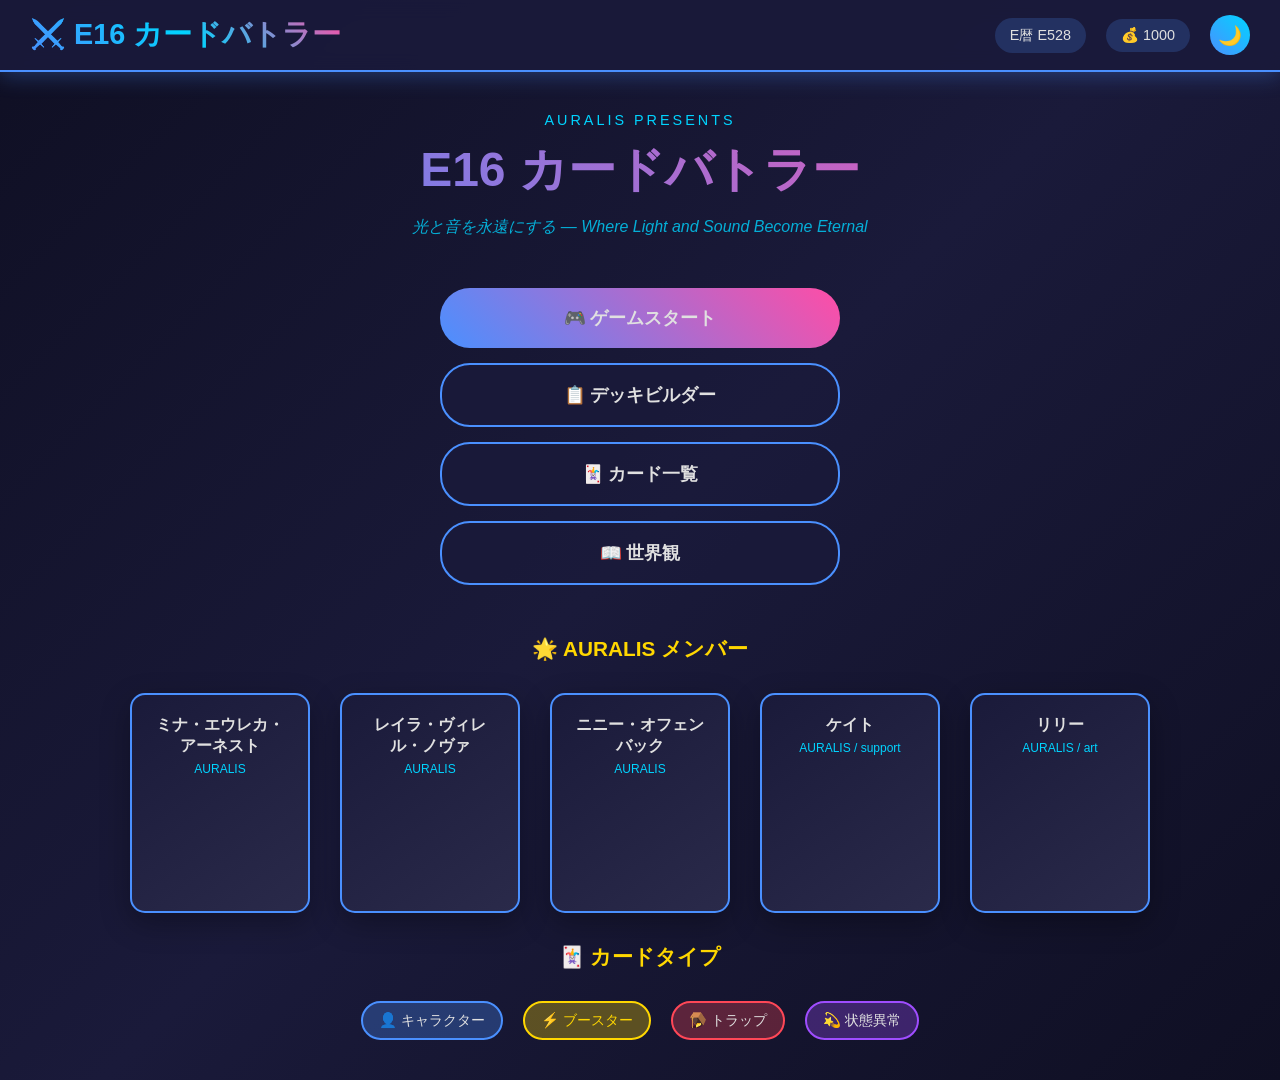
==== card-game.html @ ed81c659 "Expand card game with images, boosters, traps, status effects - Add images/ folder for character art" ====
<!DOCTYPE html>
<html lang="ja">
<head>
    <meta charset="UTF-8">
    <meta name="viewport" content="width=device-width, initial-scale=1.0">
    <title>E16カードバトラー - ミナと銀河の命运</title>
    <link rel="stylesheet" href="card-game.css">
</head>
<body>
    <div class="game-container">
        <header class="game-header">
            <h1>⚔️ E16 カードバトラー</h1>
            <div class="header-stats">
                <div class="stat">E暦 <span id="current-era">E528</span></div>
                <div class="stat">💰 <span id="player-gold">1000</span></div>
                <button class="theme-btn" onclick="toggleTheme()">🌙</button>
            </div>
        </header>

        <main class="game-main">
            <section id="menu-screen" class="screen active">
                <div class="menu-content">
                    <div class="game-logo">
                        <span class="logo-sub">AURALIS PRESENTS</span>
                        <h2>E16 カードバトラー</h2>
                        <p class="tagline">光と音を永遠にする — Where Light and Sound Become Eternal</p>
                    </div>
                    <div class="menu-buttons">
                        <button class="menu-btn primary" onclick="startGame()">🎮 ゲームスタート</button>
                        <button class="menu-btn" onclick="showDeckBuilder()">📋 デッキビルダー</button>
                        <button class="menu-btn" onclick="showCardCollection()">🃏 カード一覧</button>
                        <button class="menu-btn" onclick="showLore()">📖 世界観</button>
                    </div>
                    <div class="featured-cards">
                        <h3>🌟 AURALIS メンバー</h3>
                        <div class="card-showcase">
                            <div class="showcase-card" data-card="mina">
                                <div class="card-inner">
                                    <img src="images/mina.png" alt=" Mina" class="card-img" onerror="this.style.display='none'">
                                    <div class="card-name">ミナ</div>
                                    <div class="card-type">AURALIS / strategy</div>
                                </div>
                            </div>
                            <div class="showcase-card" data-card="layla">
                                <div class="card-inner">
                                    <img src="images/layla.png" alt="Layla" class="card-img" onerror="this.style.display='none'">
                                    <div class="card-name">レイラ</div>
                                    <div class="card-type">Pink Voltage</div>
                                </div>
                            </div>
                            <div class="showcase-card" data-card="ninny">
                                <div class="card-inner">
                                    <img src="images/ninny.png" alt="Ninny" class="card-img" onerror="this.style.display='none'">
                                    <div class="card-name">ニニー</div>
                                    <div class="card-type">AURALIS / speed</div>
                                </div>
                            </div>
                            <div class="showcase-card" data-card="kate">
                                <div class="card-inner">
                                    <img src="images/kate.png" alt="Kate" class="card-img" onerror="this.style.display='none'">
                                    <div class="card-name">ケイト</div>
                                    <div class="card-type">AURALIS / support</div>
                                </div>
                            </div>
                            <div class="showcase-card" data-card="lillie">
                                <div class="card-inner">
                                    <img src="images/lillie.png" alt="Lillie" class="card-img" onerror="this.style.display='none'">
                                    <div class="card-name">リリー</div>
                                    <div class="card-type">AURALIS / art</div>
                                </div>
                            </div>
                        </div>
                        <h3 style="margin-top: 30px;">🃏 カードタイプ</h3>
                        <div class="card-type-legend">
                            <span class="type-badge character">👤 キャラクター</span>
                            <span class="type-badge booster">⚡ ブースター</span>
                            <span class="type-badge trap">🪤 トラップ</span>
                            <span class="type-badge status">💫 状態異常</span>
                        </div>
                    </div>
                </div>
            </section>

            <section id="game-screen" class="screen">
                <div class="battle-field">
                    <div class="opponent-area">
                        <div class="player-info opponent">
                            <div class="avatar opponent-avatar"></div>
                            <div class="player-details">
                                <div class="player-name">🤖 AI対戦相手</div>
                                <div class="health-bar">
                                    <div class="health-fill opponent-health" id="opponent-health"></div>
                                    <span class="health-text" id="opponent-hp">30/30</span>
                                </div>
                                <div class="shield-bar">
                                    <span>🛡️ _shield:</span>
                                    <span id="opponent-shield">0</span>
                                </div>
                            </div>
                        </div>
                        <div class="opponent-hand" id="opponent-hand"></div>
                        <div class="opponent-field" id="opponent-field"></div>
                    </div>

                    <div class="center-field">
                        <div class="turn-indicator" id="turn-indicator">あなたのターン</div>
                        <div class="battle-log" id="battle-log"></div>
                        <div class="action-buttons">
                            <button class="action-btn attack" onclick="endTurn()">⚔️ ターン終了</button>
                            <button class="action-btn special" onclick="useSpecial()">✨ 必殺技</button>
                        </div>
                    </div>

                    <div class="player-area">
                        <div class="player-field" id="player-field"></div>
                        <div class="player-hand" id="player-hand"></div>
                        <div class="player-info">
                            <div class="avatar player-avatar"></div>
                            <div class="player-details">
                                <div class="player-name">あなた</div>
                                <div class="health-bar">
                                    <div class="health-fill player-health" id="player-health"></div>
                                    <span class="health-text" id="player-hp">30/30</span>
                                </div>
                                <div class="shield-bar">
                                    <span>🛡️ _shield:</span>
                                    <span id="player-shield">0</span>
                                </div>
                            </div>
                        </div>
                    </div>
                </div>
                <button class="back-btn" onclick="returnToMenu()">← メニューに戻る</button>
            </section>

            <section id="deck-screen" class="screen">
                <div class="deck-content">
                    <h2>📋 デッキビルダー</h2>
                    <div class="deck-builder">
                        <div class="deck-list">
                            <h3>現在のデッキ (<span id="deck-count">0</span>/20)</h3>
                            <div id="current-deck" class="deck-cards"></div>
                        </div>
                        <div class="card-pool">
                            <h3>カードプール</h3>
                            <div class="filter-tabs">
                                <button class="filter-btn active" data-filter="all">全て</button>
                                <button class="filter-btn" data-filter="auralis">AURALIS</button>
                                <button class="filter-btn" data-filter="gigapolis">Gigapolis</button>
                                <button class="filter-btn" data-filter="trinity">トリニティ</button>
                                <button class="filter-btn" data-filter="v7">V7</button>
                            </div>
                            <div id="available-cards" class="pool-cards"></div>
                        </div>
                    </div>
                    <button class="back-btn" onclick="returnToMenu()">← 戻る</button>
                </div>
            </section>

            <section id="collection-screen" class="screen">
                <div class="collection-content">
                    <h2>🃏 カードコレクション</h2>
                    <div class="collection-stats">
                        <span>所持: <span id="owned-count">0</span>/<span id="total-count">0</span></span>
                    </div>
                    <div id="all-cards" class="collection-grid"></div>
                    <button class="back-btn" onclick="returnToMenu()">← 戻る</button>
                </div>
            </section>

            <section id="lore-screen" class="screen">
                <div class="lore-content">
                    <h2>📖 E16星系の世界観</h2>
                    <div class="lore-sections">
                        <div class="lore-card" onclick="showLoreDetail('intro')">
                            <h3>🌌 E16星系とは</h3>
                            <p>M104銀河ハロー領域に位置する二重連星系。地球からの大移民(E0年)により植民化された。</p>
                        </div>
                        <div class="lore-card" onclick="showLoreDetail('auralis')">
                            <h3>🎵 AURALIS</h3>
                            <p>「光と音を永遠にする」芸術 коллектив。E528年の今も活動を続ける伝説のグループ。</p>
                        </div>
                        <div class="lore-card" onclick="showLoreDetail('gigapolis')">
                            <h3>🏙️ ギガポリス</h3>
                            <p>ジュラメット川流域に広がる超巨大都市。6地区で構成され、GDP14京ドルを誇る。</p>
                        </div>
                        <div class="lore-card" onclick="showLoreDetail('crescent')">
                            <h3>🌙 クレセント大地方</h3>
                            <p>東大陸の三日月型地形。ヴァーミリオン、クロセヴィアなど7カ国が加盟。</p>
                        </div>
                    </div>
                    <div class="lore-detail" id="lore-detail"></div>
                    <button class="back-btn" onclick="returnToMenu()">← 戻る</button>
                </div>
            </section>
        </main>
    </div>

    <div class="card-modal" id="card-modal">
        <div class="modal-content">
            <span class="modal-close" onclick="closeCardModal()">×</span>
            <div id="modal-card-content"></div>
        </div>
    </div>

    <div class="victory-screen" id="victory-screen">
        <div class="victory-content">
            <h2>🏆 勝利!</h2>
            <p id="victory-message">おめでとうございます！</p>
            <div class="reward">
                <span>💰 +500 報酬</span>
            </div>
            <button class="menu-btn primary" onclick="startGame()">もう一度プレイ</button>
            <button class="menu-btn" onclick="returnToMenu()">メニューに戻る</button>
        </div>
    </div>

    <div class="defeat-screen" id="defeat-screen">
        <div class="defeat-content">
            <h2>💀 敗北...</h2>
            <p id="defeat-message">次の機会に...</p>
            <button class="menu-btn primary" onclick="startGame()">もう一度プレイ</button>
            <button class="menu-btn" onclick="returnToMenu()">メニューに戻る</button>
        </div>
    </div>

    <script src="card-game.js"></script>
</body>
</html>
---- card-game.css ----
/* E16カードバトラー - モダンUIスタイル */

* {
    margin: 0;
    padding: 0;
    box-sizing: border-box;
}

:root {
    --primary: #4a90ff;
    --secondary: #00d4ff;
    --accent: #ff4da6;
    --gold: #ffd700;
    --dark-bg: #0f0f23;
    --card-bg: #1a1a3a;
    --text: #e0e0e0;
    --health: #ff4757;
    --shield: #00d4ff;
}

body {
    font-family: 'Segoe UI', 'Meiryo', sans-serif;
    background: linear-gradient(135deg, var(--dark-bg) 0%, #1a1a3a 50%, var(--dark-bg) 100%);
    color: var(--text);
    min-height: 100vh;
    overflow-x: hidden;
}

.game-container {
    max-width: 1400px;
    margin: 0 auto;
    min-height: 100vh;
}

/* ヘッダー */
.game-header {
    background: rgba(26, 26, 58, 0.95);
    backdrop-filter: blur(10px);
    padding: 15px 30px;
    display: flex;
    justify-content: space-between;
    align-items: center;
    border-bottom: 2px solid var(--primary);
    box-shadow: 0 4px 20px rgba(74, 144, 255, 0.3);
    position: sticky;
    top: 0;
    z-index: 100;
}

.game-header h1 {
    font-size: 1.8rem;
    background: linear-gradient(45deg, var(--primary), var(--secondary), var(--accent));
    -webkit-background-clip: text;
    -webkit-text-fill-color: transparent;
}

.header-stats {
    display: flex;
    gap: 20px;
    align-items: center;
}

.stat {
    background: rgba(74, 144, 255, 0.2);
    padding: 8px 15px;
    border-radius: 20px;
    font-size: 0.9rem;
}

.theme-btn {
    background: linear-gradient(45deg, var(--primary), var(--secondary));
    border: none;
    width: 40px;
    height: 40px;
    border-radius: 50%;
    cursor: pointer;
    font-size: 1.2rem;
    transition: transform 0.3s;
}

.theme-btn:hover {
    transform: scale(1.1);
}

/* スクリーン切り替え */
.screen {
    display: none;
    animation: fadeIn 0.5s ease;
}

.screen.active {
    display: block;
}

@keyframes fadeIn {
    from { opacity: 0; transform: translateY(20px); }
    to { opacity: 1; transform: translateY(0); }
}

/* メニュー画面 */
.menu-content {
    padding: 40px;
    text-align: center;
}

.game-logo {
    margin-bottom: 50px;
}

.logo-sub {
    font-size: 0.9rem;
    color: var(--secondary);
    letter-spacing: 3px;
    display: block;
    margin-bottom: 10px;
}

.game-logo h2 {
    font-size: 3rem;
    background: linear-gradient(45deg, var(--primary), var(--accent));
    -webkit-background-clip: text;
    -webkit-text-fill-color: transparent;
    margin-bottom: 15px;
}

.tagline {
    font-style: italic;
    color: var(--secondary);
    opacity: 0.8;
}

.menu-buttons {
    display: flex;
    flex-direction: column;
    gap: 15px;
    max-width: 400px;
    margin: 0 auto 50px;
}

.menu-btn {
    padding: 18px 40px;
    font-size: 1.1rem;
    border: 2px solid var(--primary);
    background: rgba(26, 26, 58, 0.9);
    color: var(--text);
    border-radius: 30px;
    cursor: pointer;
    transition: all 0.3s ease;
    font-weight: 600;
}

.menu-btn:hover {
    transform: translateY(-3px);
    box-shadow: 0 10px 30px rgba(74, 144, 255, 0.4);
    background: linear-gradient(45deg, var(--primary), var(--secondary));
}

.menu-btn.primary {
    background: linear-gradient(45deg, var(--primary), var(--accent));
    border: none;
}

/* カードショーケース */
.featured-cards {
    margin-top: 50px;
}

.featured-cards h3 {
    font-size: 1.3rem;
    margin-bottom: 30px;
    color: var(--gold);
}

.card-showcase {
    display: flex;
    justify-content: center;
    gap: 30px;
    flex-wrap: wrap;
}

.showcase-card {
    width: 180px;
    cursor: pointer;
    perspective: 1000px;
}

.card-inner {
    background: linear-gradient(145deg, var(--card-bg), #2a2a4a);
    border-radius: 15px;
    padding: 20px;
    transition: transform 0.5s;
    border: 2px solid var(--primary);
    box-shadow: 0 10px 30px rgba(0, 0, 0, 0.3);
    min-height: 220px;
    display: flex;
    flex-direction: column;
    align-items: center;
}

.showcase-card:hover .card-inner {
    transform: translateY(-10px) rotateY(5deg);
    box-shadow: 0 20px 40px rgba(74, 144, 255, 0.4);
}

.card-img {
    width: 100%;
    height: 120px;
    object-fit: cover;
    border-radius: 10px;
    margin-bottom: 10px;
    background: rgba(0,0,0,0.3);
}

.showcase-card .card-name {
    font-size: 1rem;
    font-weight: bold;
    margin-bottom: 5px;
}

.showcase-card .card-type {
    font-size: 0.75rem;
    color: var(--secondary);
}

/* カードタイプ凡例 */
.card-type-legend {
    display: flex;
    justify-content: center;
    gap: 20px;
    flex-wrap: wrap;
    margin-top: 20px;
}

.type-badge {
    padding: 8px 16px;
    border-radius: 20px;
    font-size: 0.9rem;
}

.type-badge.character {
    background: rgba(74, 144, 255, 0.3);
    border: 2px solid var(--primary);
}

.type-badge.booster {
    background: rgba(255, 215, 0, 0.3);
    border: 2px solid var(--gold);
    color: var(--gold);
}

.type-badge.trap {
    background: rgba(255, 71, 87, 0.3);
    border: 2px solid var(--health);
}

.type-badge.status {
    background: rgba(159, 77, 255, 0.3);
    border: 2px solid #9f4dff;
}

.card-image {
    width: 100%;
    height: 150px;
    border-radius: 10px;
    margin-bottom: 15px;
    display: flex;
    align-items: center;
    justify-content: center;
    font-size: 4rem;
}

.mina-bg { background: linear-gradient(135deg, #1e3a5f, #2a5f8f); }
.layla-bg { background: linear-gradient(135deg, #8f2a5f, #ff4da6); }
.iris-bg { background: linear-gradient(135deg, #5f2a8f, #9f4dff); }

.card-name {
    font-size: 0.9rem;
    font-weight: bold;
    margin-bottom: 5px;
}

.card-type {
    font-size: 0.8rem;
    color: var(--secondary);
}

/* ゲーム画面 */
.battle-field {
    display: grid;
    grid-template-rows: 1fr auto 1fr;
    min-height: calc(100vh - 80px);
    padding: 20px;
    gap: 20px;
}

.opponent-area, .player-area {
    display: flex;
    flex-direction: column;
    gap: 15px;
}

.opponent-area {
    align-items: center;
}

.player-area {
    align-items: center;
}

.player-info {
    display: flex;
    gap: 15px;
    align-items: center;
    background: rgba(26, 26, 58, 0.9);
    padding: 15px 25px;
    border-radius: 20px;
    border: 2px solid var(--primary);
}

.avatar {
    width: 60px;
    height: 60px;
    border-radius: 50%;
    background: linear-gradient(45deg, var(--primary), var(--accent));
    display: flex;
    align-items: center;
    justify-content: center;
    font-size: 1.5rem;
}

.opponent-avatar {
    background: linear-gradient(45deg, #ff4757, #ff6b81);
}

.player-avatar {
    background: linear-gradient(45deg, var(--primary), var(--secondary));
}

.player-details {
    display: flex;
    flex-direction: column;
    gap: 8px;
}

.player-name {
    font-weight: bold;
    font-size: 1.1rem;
}

.health-bar {
    width: 200px;
    height: 25px;
    background: rgba(0, 0, 0, 0.5);
    border-radius: 12px;
    overflow: hidden;
    position: relative;
}

.health-fill {
    height: 100%;
    transition: width 0.5s ease;
    border-radius: 12px;
}

.player-health {
    background: linear-gradient(90deg, #00d4ff, #00ff88);
}

.opponent-health {
    background: linear-gradient(90deg, #ff4757, #ff6b81);
}

.health-text {
    position: absolute;
    top: 50%;
    left: 50%;
    transform: translate(-50%, -50%);
    font-size: 0.8rem;
    font-weight: bold;
    text-shadow: 1px 1px 2px rgba(0, 0, 0, 0.8);
}

.shield-bar {
    font-size: 0.9rem;
    color: var(--shield);
}

/* フィールド */
.opponent-field, .player-field {
    display: flex;
    gap: 15px;
    min-height: 140px;
    padding: 15px;
    background: rgba(26, 26, 58, 0.5);
    border-radius: 15px;
    border: 2px dashed rgba(74, 144, 255, 0.3);
    justify-content: center;
    flex-wrap: wrap;
    align-items: center;
}

.player-field {
    border-color: rgba(0, 212, 255, 0.5);
}

/* カード */
.game-card {
    width: 100px;
    height: 140px;
    background: linear-gradient(145deg, var(--card-bg), #2a2a4a);
    border-radius: 10px;
    border: 2px solid var(--primary);
    cursor: pointer;
    transition: all 0.3s;
    display: flex;
    flex-direction: column;
    overflow: hidden;
    position: relative;
}

.game-card:hover {
    transform: translateY(-10px);
    box-shadow: 0 15px 30px rgba(74, 144, 255, 0.5);
    border-color: var(--accent);
}

.game-card.selected {
    border-color: var(--gold);
    box-shadow: 0 0 20px var(--gold);
}

.game-card.disabled {
    opacity: 0.5;
    cursor: not-allowed;
}

.card-header {
    background: linear-gradient(45deg, var(--primary), var(--secondary));
    padding: 5px 8px;
    font-size: 0.6rem;
    font-weight: bold;
    text-align: center;
}

.card-art {
    flex: 1;
    display: flex;
    align-items: center;
    justify-content: center;
    font-size: 2.5rem;
    background: rgba(0, 0, 0, 0.3);
}

.card-stats {
    display: flex;
    justify-content: space-between;
    padding: 5px 8px;
    font-size: 0.7rem;
    font-weight: bold;
}

.card-attack { color: #ff4757; }
.card-defense { color: var(--secondary); }

.hand-card {
    width: 80px;
    height: 110px;
    font-size: 0.7rem;
}

.hand-card .card-art {
    font-size: 1.8rem;
}

/* カードタイプ別スタイル */
.card-type-character .card-header {
    background: linear-gradient(45deg, var(--primary), var(--secondary));
}

.card-type-booster .card-header {
    background: linear-gradient(45deg, #ffd700, #ffa500);
    color: #1a1a3a;
}

.card-type-booster {
    border-color: var(--gold);
}

.card-type-trap .card-header {
    background: linear-gradient(45deg, #ff4757, #ff6b81);
}

.card-type-trap {
    border-color: var(--health);
}

.card-type-status .card-header {
    background: linear-gradient(45deg, #9f4dff, #7b2cbf);
}

.card-type-status {
    border-color: #9f4dff;
}

/* カード効果テキスト */
.card-effect {
    font-size: 0.5rem;
    padding: 2px 4px;
    color: var(--text);
    text-align: center;
    line-height: 1.2;
    overflow: hidden;
}

.hand-card .card-effect {
    display: none;
}

/* カード画像 */
.card-image {
    width: 100%;
    height: 100%;
    object-fit: cover;
}

.card-emoji-fallback {
    font-size: inherit;
}

/* モーダル画像 */
.modal-image {
    width: 100%;
    max-height: 200px;
    object-fit: contain;
    background: rgba(0,0,0,0.3);
    border-radius: 15px;
    margin-bottom: 15px;
}

.modal-art {
    height: 200px;
}

.modal-emoji {
    font-size: 4rem;
}

/* センター */
.center-field {
    display: flex;
    flex-direction: column;
    align-items: center;
    gap: 15px;
}

.turn-indicator {
    background: linear-gradient(45deg, var(--primary), var(--accent));
    padding: 10px 30px;
    border-radius: 25px;
    font-weight: bold;
    font-size: 1.2rem;
    animation: pulse 2s infinite;
}

@keyframes pulse {
    0%, 100% { box-shadow: 0 0 10px rgba(74, 144, 255, 0.5); }
    50% { box-shadow: 0 0 25px rgba(74, 144, 255, 0.8); }
}

.battle-log {
    max-height: 100px;
    overflow-y: auto;
    background: rgba(0, 0, 0, 0.5);
    padding: 10px 20px;
    border-radius: 10px;
    font-size: 0.85rem;
    max-width: 500px;
    width: 100%;
}

.log-entry {
    padding: 3px 0;
    border-bottom: 1px solid rgba(255, 255, 255, 0.1);
}

.action-buttons {
    display: flex;
    gap: 15px;
}

.action-btn {
    padding: 12px 30px;
    font-size: 1rem;
    border: none;
    border-radius: 25px;
    cursor: pointer;
    transition: all 0.3s;
    font-weight: 600;
}

.action-btn.attack {
    background: linear-gradient(45deg, #ff4757, #ff6b81);
    color: white;
}

.action-btn.special {
    background: linear-gradient(45deg, var(--gold), #ffa500);
    color: #1a1a3a;
}

.action-btn:hover {
    transform: scale(1.05);
    box-shadow: 0 5px 20px rgba(255, 71, 87, 0.4);
}

/* デッキビルダー */
.deck-content, .collection-content, .lore-content {
    padding: 40px;
}

.deck-builder {
    display: grid;
    grid-template-columns: 300px 1fr;
    gap: 30px;
    margin-top: 30px;
}

.deck-list, .card-pool {
    background: rgba(26, 26, 58, 0.9);
    padding: 25px;
    border-radius: 20px;
    border: 2px solid var(--primary);
}

.deck-list h3, .card-pool h3 {
    margin-bottom: 20px;
    color: var(--secondary);
}

.deck-cards, .pool-cards {
    display: flex;
    flex-wrap: wrap;
    gap: 10px;
    max-height: 500px;
    overflow-y: auto;
}

.filter-tabs {
    display: flex;
    gap: 10px;
    margin-bottom: 20px;
    flex-wrap: wrap;
}

.filter-btn {
    padding: 8px 15px;
    background: rgba(74, 144, 255, 0.2);
    border: 1px solid var(--primary);
    border-radius: 15px;
    cursor: pointer;
    transition: all 0.3s;
    color: var(--text);
    font-size: 0.85rem;
}

.filter-btn:hover, .filter-btn.active {
    background: var(--primary);
}

/* コレクション */
.collection-grid {
    display: grid;
    grid-template-columns: repeat(auto-fill, minmax(150px, 1fr));
    gap: 20px;
    margin-top: 30px;
}

.collection-card {
    background: linear-gradient(145deg, var(--card-bg), #2a2a4a);
    border-radius: 15px;
    padding: 15px;
    text-align: center;
    border: 2px solid var(--primary);
    transition: all 0.3s;
}

.collection-card:hover {
    transform: translateY(-5px);
    box-shadow: 0 10px 25px rgba(74, 144, 255, 0.3);
}

.collection-card.locked {
    opacity: 0.4;
    filter: grayscale(1);
}

.collection-card .card-art {
    height: 100px;
    font-size: 3rem;
}

.collection-stats {
    text-align: center;
    margin-bottom: 20px;
    font-size: 1.2rem;
    color: var(--gold);
}

/* ワールドロア */
.lore-sections {
    display: grid;
    grid-template-columns: repeat(auto-fit, minmax(250px, 1fr));
    gap: 20px;
    margin-top: 30px;
}

.lore-card {
    background: linear-gradient(145deg, var(--card-bg), #2a2a4a);
    border-radius: 15px;
    padding: 25px;
    cursor: pointer;
    transition: all 0.3s;
    border: 2px solid transparent;
}

.lore-card:hover {
    border-color: var(--primary);
    transform: translateY(-5px);
}

.lore-card h3 {
    color: var(--secondary);
    margin-bottom: 10px;
}

.lore-detail {
    margin-top: 30px;
    background: rgba(26, 26, 58, 0.9);
    padding: 30px;
    border-radius: 20px;
    border-left: 4px solid var(--accent);
}

/* モーダル */
.card-modal {
    display: none;
    position: fixed;
    top: 0;
    left: 0;
    width: 100%;
    height: 100%;
    background: rgba(0, 0, 0, 0.8);
    z-index: 1000;
    justify-content: center;
    align-items: center;
}

.card-modal.active {
    display: flex;
}

.modal-content {
    background: linear-gradient(145deg, var(--card-bg), #2a2a4a);
    border-radius: 20px;
    padding: 30px;
    max-width: 400px;
    width: 90%;
    border: 3px solid var(--primary);
    position: relative;
    animation: modalPop 0.3s ease;
}

@keyframes modalPop {
    from { transform: scale(0.8); opacity: 0; }
    to { transform: scale(1); opacity: 1; }
}

.modal-close {
    position: absolute;
    top: 15px;
    right: 20px;
    font-size: 2rem;
    cursor: pointer;
    color: var(--text);
    transition: color 0.3s;
}

.modal-close:hover {
    color: var(--accent);
}

.modal-card-large {
    text-align: center;
}

.modal-card-large .card-art {
    height: 200px;
    font-size: 6rem;
    background: rgba(0, 0, 0, 0.3);
    border-radius: 15px;
    margin-bottom: 20px;
}

.modal-card-large h3 {
    font-size: 1.5rem;
    margin-bottom: 10px;
    color: var(--secondary);
}

.modal-card-large .card-faction {
    color: var(--accent);
    margin-bottom: 15px;
}

.modal-stats {
    display: flex;
    justify-content: center;
    gap: 30px;
    margin: 20px 0;
    padding: 15px;
    background: rgba(0, 0, 0, 0.3);
    border-radius: 10px;
}

.modal-stat {
    text-align: center;
}

.modal-stat-value {
    font-size: 2rem;
    font-weight: bold;
    color: var(--gold);
}

.modal-stat-label {
    font-size: 0.8rem;
    color: var(--text);
    opacity: 0.7;
}

.modal-description {
    text-align: left;
    line-height: 1.8;
    margin-top: 20px;
    color: var(--text);
}

/* 結果画面 */
.victory-screen, .defeat-screen {
    display: none;
    position: fixed;
    top: 0;
    left: 0;
    width: 100%;
    height: 100%;
    background: rgba(0, 0, 0, 0.9);
    z-index: 1000;
    justify-content: center;
    align-items: center;
}

.victory-screen.active, .defeat-screen.active {
    display: flex;
}

.victory-content, .defeat-content {
    text-align: center;
    animation: victoryPop 0.5s ease;
}

@keyframes victoryPop {
    from { transform: scale(0.5); opacity: 0; }
    to { transform: scale(1); opacity: 1; }
}

.victory-content h2 {
    font-size: 4rem;
    background: linear-gradient(45deg, var(--gold), #ffa500);
    -webkit-background-clip: text;
    -webkit-text-fill-color: transparent;
    margin-bottom: 20px;
}

.defeat-content h2 {
    font-size: 4rem;
    color: var(--health);
    margin-bottom: 20px;
}

.reward {
    font-size: 2rem;
    color: var(--gold);
    margin: 30px 0;
}

.victory-content .menu-btn, .defeat-content .menu-btn {
    display: block;
    margin: 15px auto;
    max-width: 300px;
}

/* 戻るボタン */
.back-btn {
    margin-top: 30px;
    padding: 10px 25px;
    background: rgba(74, 144, 255, 0.2);
    border: 1px solid var(--primary);
    border-radius: 20px;
    color: var(--text);
    cursor: pointer;
    transition: all 0.3s;
}

.back-btn:hover {
    background: var(--primary);
}

/* スクロールバー */
::-webkit-scrollbar {
    width: 8px;
}

::-webkit-scrollbar-track {
    background: rgba(26, 26, 58, 0.5);
}

::-webkit-scrollbar-thumb {
    background: linear-gradient(45deg, var(--primary), var(--secondary));
    border-radius: 4px;
}

/* レスポンシブ */
@media (max-width: 768px) {
    .game-header h1 {
        font-size: 1.3rem;
    }
    
    .menu-content {
        padding: 20px;
    }
    
    .game-logo h2 {
        font-size: 2rem;
    }
    
    .card-showcase {
        gap: 15px;
    }
    
    .showcase-card {
        width: 140px;
    }
    
    .card-image {
        height: 100px;
        font-size: 2.5rem;
    }
    
    .deck-builder {
        grid-template-columns: 1fr;
    }
    
    .battle-field {
        padding: 10px;
    }
    
    .player-info {
        padding: 10px 15px;
    }
    
    .health-bar {
        width: 150px;
    }
    
    .game-card {
        width: 80px;
        height: 110px;
    }
    
    .hand-card {
        width: 65px;
        height: 90px;
    }
}
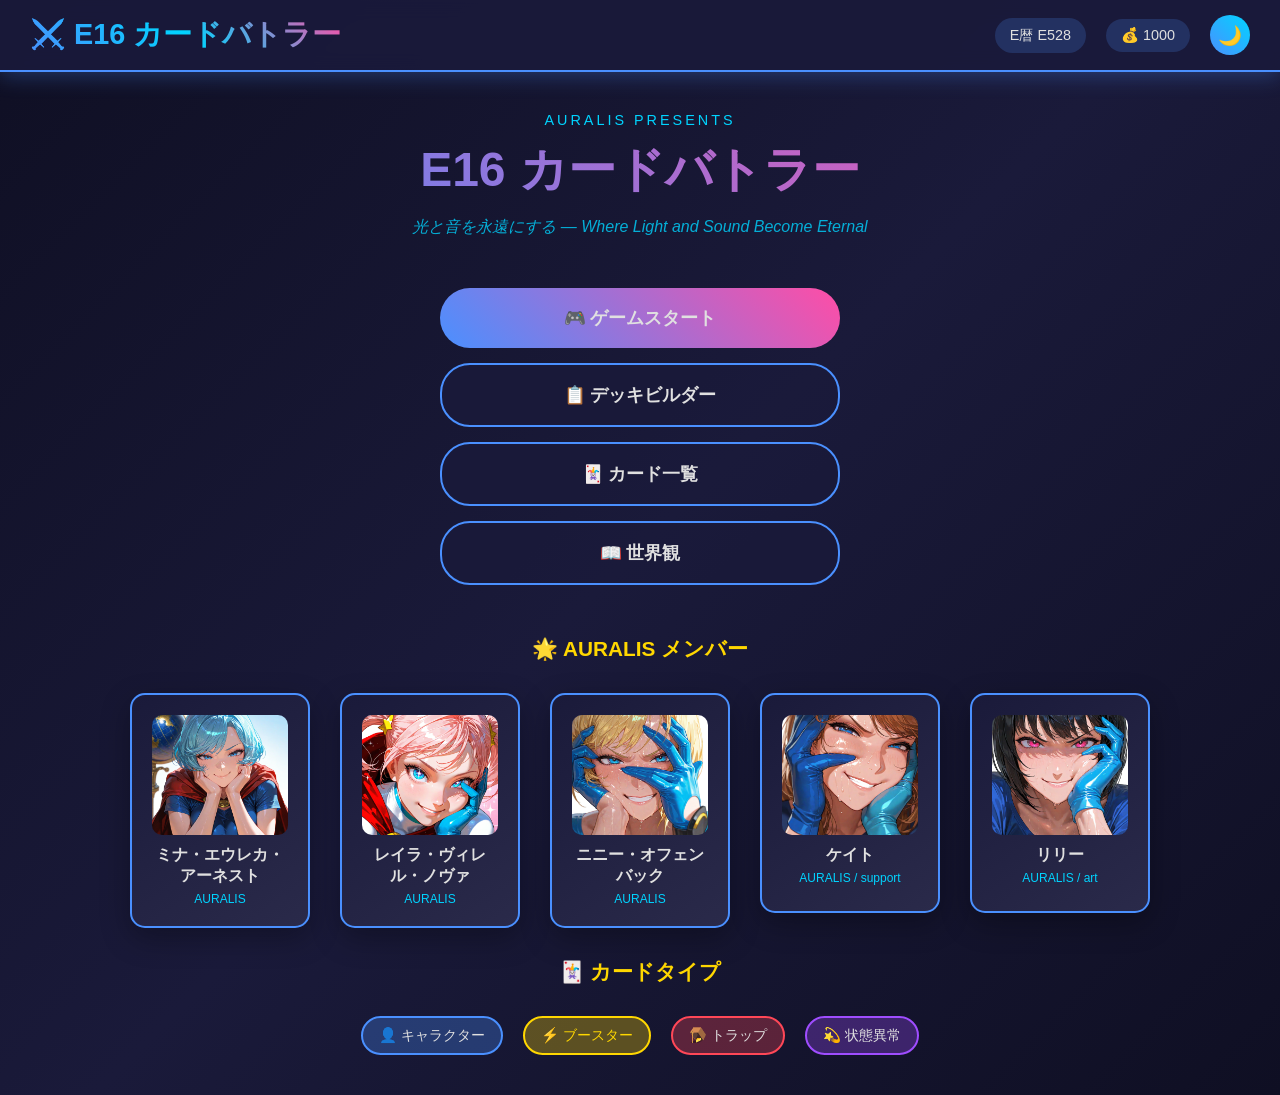
==== commit 5b7b604f: "Fix image paths for character cards" ====
--- a/card-game.html
+++ b/card-game.html
@@ -36,35 +36,35 @@
                         <div class="card-showcase">
                             <div class="showcase-card" data-card="mina">
                                 <div class="card-inner">
-                                    <img src="images/mina.png" alt=" Mina" class="card-img" onerror="this.style.display='none'">
+                                    <img src="images/Mina Eureka Ernst.png" alt="Mina" class="card-img" onerror="this.style.display='none'">
                                     <div class="card-name">ミナ</div>
                                     <div class="card-type">AURALIS / strategy</div>
                                 </div>
                             </div>
                             <div class="showcase-card" data-card="layla">
                                 <div class="card-inner">
-                                    <img src="images/layla.png" alt="Layla" class="card-img" onerror="this.style.display='none'">
+                                    <img src="images/Layla Virel Nova.png" alt="Layla" class="card-img" onerror="this.style.display='none'">
                                     <div class="card-name">レイラ</div>
                                     <div class="card-type">Pink Voltage</div>
                                 </div>
                             </div>
                             <div class="showcase-card" data-card="ninny">
                                 <div class="card-inner">
-                                    <img src="images/ninny.png" alt="Ninny" class="card-img" onerror="this.style.display='none'">
+                                    <img src="images/Ninny Offenbach.png" alt="Ninny" class="card-img" onerror="this.style.display='none'">
                                     <div class="card-name">ニニー</div>
                                     <div class="card-type">AURALIS / speed</div>
                                 </div>
                             </div>
                             <div class="showcase-card" data-card="kate">
                                 <div class="card-inner">
-                                    <img src="images/kate.png" alt="Kate" class="card-img" onerror="this.style.display='none'">
+                                    <img src="images/Kate Patton.png" alt="Kate" class="card-img" onerror="this.style.display='none'">
                                     <div class="card-name">ケイト</div>
                                     <div class="card-type">AURALIS / support</div>
                                 </div>
                             </div>
                             <div class="showcase-card" data-card="lillie">
                                 <div class="card-inner">
-                                    <img src="images/lillie.png" alt="Lillie" class="card-img" onerror="this.style.display='none'">
+                                    <img src="images/Lillie Ardent.png" alt="Lillie" class="card-img" onerror="this.style.display='none'">
                                     <div class="card-name">リリー</div>
                                     <div class="card-type">AURALIS / art</div>
                                 </div>
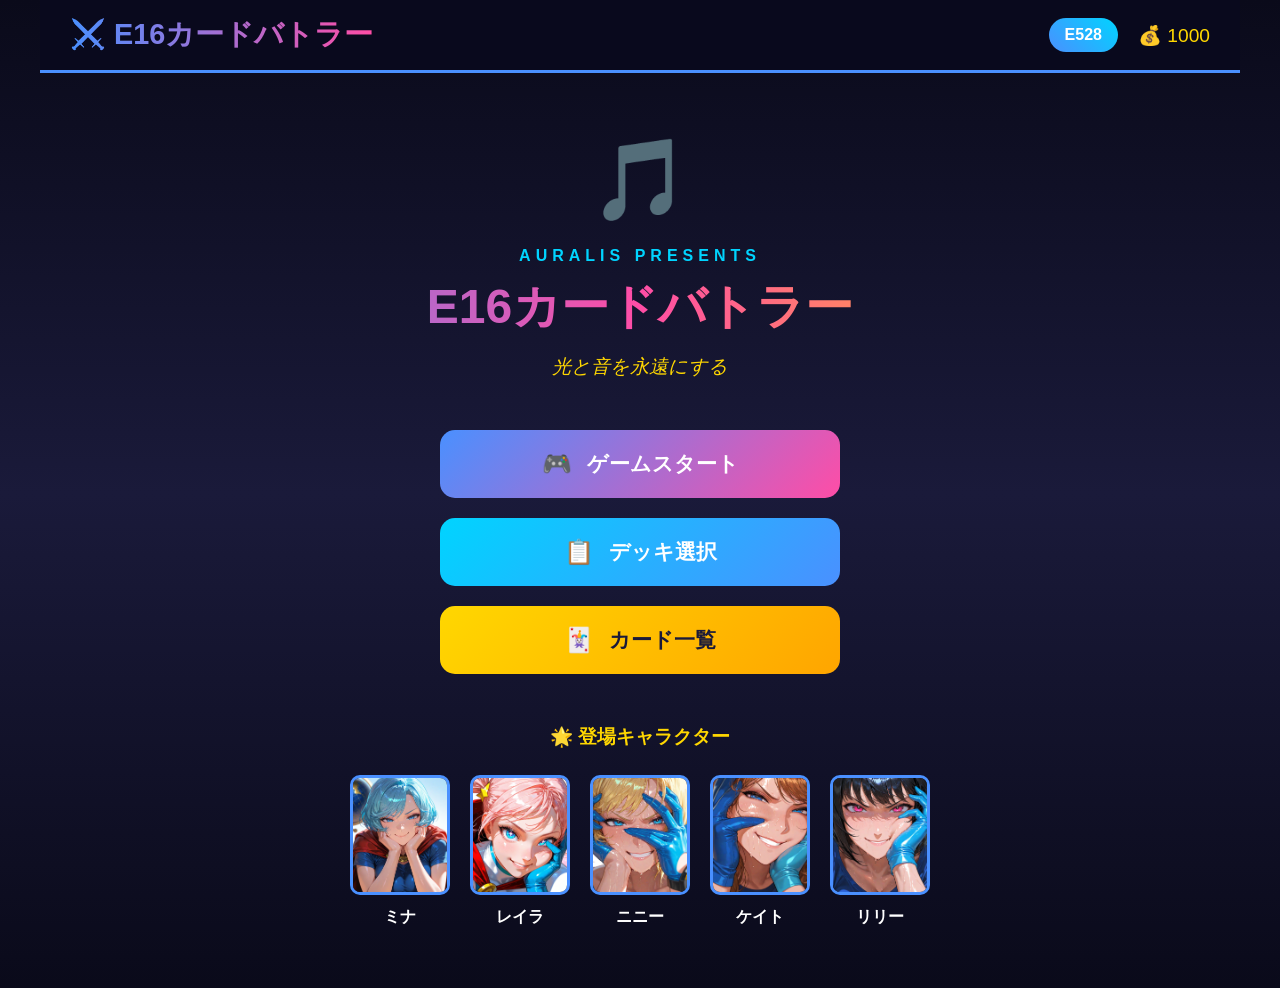
==== commit 3b91c95b: "Complete card game UI overhaul - playable turn-based battle system - Complete rewrite of card-game.h" ====
--- a/card-game.html
+++ b/card-game.html
@@ -3,224 +3,202 @@
 <head>
     <meta charset="UTF-8">
     <meta name="viewport" content="width=device-width, initial-scale=1.0">
-    <title>E16カードバトラー - ミナと銀河の命运</title>
+    <title>E16カードバトラー - ターン制カードゲーム</title>
     <link rel="stylesheet" href="card-game.css">
 </head>
 <body>
-    <div class="game-container">
+    <div class="game-wrapper">
+        <!-- ヘッダー -->
         <header class="game-header">
-            <h1>⚔️ E16 カードバトラー</h1>
-            <div class="header-stats">
-                <div class="stat">E暦 <span id="current-era">E528</span></div>
-                <div class="stat">💰 <span id="player-gold">1000</span></div>
-                <button class="theme-btn" onclick="toggleTheme()">🌙</button>
+            <h1>⚔️ E16カードバトラー</h1>
+            <div class="header-info">
+                <span class="era-badge">E528</span>
+                <span class="gold-display">💰 <span id="gold">1000</span></span>
             </div>
         </header>
 
-        <main class="game-main">
-            <section id="menu-screen" class="screen active">
-                <div class="menu-content">
-                    <div class="game-logo">
-                        <span class="logo-sub">AURALIS PRESENTS</span>
-                        <h2>E16 カードバトラー</h2>
-                        <p class="tagline">光と音を永遠にする — Where Light and Sound Become Eternal</p>
-                    </div>
-                    <div class="menu-buttons">
-                        <button class="menu-btn primary" onclick="startGame()">🎮 ゲームスタート</button>
-                        <button class="menu-btn" onclick="showDeckBuilder()">📋 デッキビルダー</button>
-                        <button class="menu-btn" onclick="showCardCollection()">🃏 カード一覧</button>
-                        <button class="menu-btn" onclick="showLore()">📖 世界観</button>
-                    </div>
-                    <div class="featured-cards">
-                        <h3>🌟 AURALIS メンバー</h3>
-                        <div class="card-showcase">
-                            <div class="showcase-card" data-card="mina">
-                                <div class="card-inner">
-                                    <img src="images/Mina Eureka Ernst.png" alt="Mina" class="card-img" onerror="this.style.display='none'">
-                                    <div class="card-name">ミナ</div>
-                                    <div class="card-type">AURALIS / strategy</div>
+        <!-- メニュー画面 -->
+        <div id="menu-screen" class="screen active">
+            <div class="menu-container">
+                <div class="logo-section">
+                    <div class="auralis-logo">🎵</div>
+                    <h2>AURALIS PRESENTS</h2>
+                    <h1>E16カードバトラー</h1>
+                    <p class="tagline">光と音を永遠にする</p>
+                </div>
+                
+                <div class="menu-buttons">
+                    <button class="big-btn start-btn" onclick="startGame()">
+                        <span class="btn-icon">🎮</span>
+                        <span class="btn-text">ゲームスタート</span>
+                    </button>
+                    <button class="big-btn deck-btn" onclick="showDeckBuilder()">
+                        <span class="btn-icon">📋</span>
+                        <span class="btn-text">デッキ選択</span>
+                    </button>
+                    <button class="big-btn collection-btn" onclick="showCollection()">
+                        <span class="btn-icon">🃏</span>
+                        <span class="btn-text">カード一覧</span>
+                    </button>
+                </div>
+
+                <!-- カード紹介 -->
+                <div class="card-intro">
+                    <h3>🌟 登場キャラクター</h3>
+                    <div class="intro-cards">
+                        <div class="intro-card" onclick="showCardInfo('mina')">
+                            <img src="images/Mina Eureka Ernst.png" alt="Mina">
+                            <span>ミナ</span>
+                        </div>
+                        <div class="intro-card" onclick="showCardInfo('layla')">
+                            <img src="images/Layla Virel Nova.png" alt="Layla">
+                            <span>レイラ</span>
+                        </div>
+                        <div class="intro-card" onclick="showCardInfo('ninny')">
+                            <img src="images/Ninny Offenbach.png" alt="Ninny">
+                            <span>ニニー</span>
+                        </div>
+                        <div class="intro-card" onclick="showCardInfo('kate')">
+                            <img src="images/Kate Patton.png" alt="Kate">
+                            <span>ケイト</span>
+                        </div>
+                        <div class="intro-card" onclick="showCardInfo('lillie')">
+                            <img src="images/Lillie Ardent.png" alt="Lillie">
+                            <span>リリー</span>
+                        </div>
+                    </div>
+                </div>
+            </div>
+        </div>
+
+        <!-- ゲーム画面 -->
+        <div id="game-screen" class="screen">
+            <div class="battle-container">
+                <!-- 相手情報 -->
+                <div class="player-section opponent-section">
+                    <div class="player-panel">
+                        <div class="player-avatar enemy-avatar">🤖</div>
+                        <div class="player-stats">
+                            <div class="player-name">AI対戦相手</div>
+                            <div class="hp-container">
+                                <div class="hp-bar">
+                                    <div class="hp-fill enemy-hp" id="enemy-hp-bar"></div>
                                 </div>
+                                <span class="hp-text" id="enemy-hp">30/30</span>
                             </div>
-                            <div class="showcase-card" data-card="layla">
-                                <div class="card-inner">
-                                    <img src="images/Layla Virel Nova.png" alt="Layla" class="card-img" onerror="this.style.display='none'">
-                                    <div class="card-name">レイラ</div>
-                                    <div class="card-type">Pink Voltage</div>
+                            <div class="shield-display">🛡️ 盾: <span id="enemy-shield">0</span></div>
+                        </div>
+                    </div>
+                    <div class="field-area enemy-field" id="enemy-field">
+                        <div class="field-label">相手フィールド</div>
+                    </div>
+                    <div class="hand-area enemy-hand" id="enemy-hand">
+                        <div class="hidden-card">🂠</div>
+                        <div class="hidden-card">🂠</div>
+                        <div class="hidden-card">🂠</div>
+                    </div>
+                </div>
+
+                <!-- センター -->
+                <div class="center-section">
+                    <div class="turn-indicator" id="turn-indicator">あなたのターン</div>
+                    <div class="phase-indicator" id="phase-indicator">カードを選んで場に置いてください</div>
+                    <div class="action-buttons">
+                        <button class="action-btn attack-btn" id="attack-btn" onclick="executeAttack()" disabled>
+                            ⚔️ 攻撃
+                        </button>
+                        <button class="action-btn end-btn" onclick="endTurn()">
+                            🔄 ターン終了
+                        </button>
+                    </div>
+                    <div class="battle-log" id="battle-log"></div>
+                </div>
+
+                <!-- プレイヤー情報 -->
+                <div class="player-section player-section-bottom">
+                    <div class="hand-area player-hand" id="player-hand"></div>
+                    <div class="field-area player-field" id="player-field">
+                        <div class="field-label">あなたのフィールド</div>
+                    </div>
+                    <div class="player-panel">
+                        <div class="player-avatar player-avatar-icon">👤</div>
+                        <div class="player-stats">
+                            <div class="player-name">あなた</div>
+                            <div class="hp-container">
+                                <div class="hp-bar">
+                                    <div class="hp-fill player-hp" id="player-hp-bar"></div>
                                 </div>
+                                <span class="hp-text" id="player-hp">30/30</span>
                             </div>
-                            <div class="showcase-card" data-card="ninny">
-                                <div class="card-inner">
-                                    <img src="images/Ninny Offenbach.png" alt="Ninny" class="card-img" onerror="this.style.display='none'">
-                                    <div class="card-name">ニニー</div>
-                                    <div class="card-type">AURALIS / speed</div>
-                                </div>
-                            </div>
-                            <div class="showcase-card" data-card="kate">
-                                <div class="card-inner">
-                                    <img src="images/Kate Patton.png" alt="Kate" class="card-img" onerror="this.style.display='none'">
-                                    <div class="card-name">ケイト</div>
-                                    <div class="card-type">AURALIS / support</div>
-                                </div>
-                            </div>
-                            <div class="showcase-card" data-card="lillie">
-                                <div class="card-inner">
-                                    <img src="images/Lillie Ardent.png" alt="Lillie" class="card-img" onerror="this.style.display='none'">
-                                    <div class="card-name">リリー</div>
-                                    <div class="card-type">AURALIS / art</div>
-                                </div>
-                            </div>
-                        </div>
-                        <h3 style="margin-top: 30px;">🃏 カードタイプ</h3>
-                        <div class="card-type-legend">
-                            <span class="type-badge character">👤 キャラクター</span>
-                            <span class="type-badge booster">⚡ ブースター</span>
-                            <span class="type-badge trap">🪤 トラップ</span>
-                            <span class="type-badge status">💫 状態異常</span>
-                        </div>
-                    </div>
-                </div>
-            </section>
-
-            <section id="game-screen" class="screen">
-                <div class="battle-field">
-                    <div class="opponent-area">
-                        <div class="player-info opponent">
-                            <div class="avatar opponent-avatar"></div>
-                            <div class="player-details">
-                                <div class="player-name">🤖 AI対戦相手</div>
-                                <div class="health-bar">
-                                    <div class="health-fill opponent-health" id="opponent-health"></div>
-                                    <span class="health-text" id="opponent-hp">30/30</span>
-                                </div>
-                                <div class="shield-bar">
-                                    <span>🛡️ _shield:</span>
-                                    <span id="opponent-shield">0</span>
-                                </div>
-                            </div>
-                        </div>
-                        <div class="opponent-hand" id="opponent-hand"></div>
-                        <div class="opponent-field" id="opponent-field"></div>
-                    </div>
-
-                    <div class="center-field">
-                        <div class="turn-indicator" id="turn-indicator">あなたのターン</div>
-                        <div class="battle-log" id="battle-log"></div>
-                        <div class="action-buttons">
-                            <button class="action-btn attack" onclick="endTurn()">⚔️ ターン終了</button>
-                            <button class="action-btn special" onclick="useSpecial()">✨ 必殺技</button>
-                        </div>
-                    </div>
-
-                    <div class="player-area">
-                        <div class="player-field" id="player-field"></div>
-                        <div class="player-hand" id="player-hand"></div>
-                        <div class="player-info">
-                            <div class="avatar player-avatar"></div>
-                            <div class="player-details">
-                                <div class="player-name">あなた</div>
-                                <div class="health-bar">
-                                    <div class="health-fill player-health" id="player-health"></div>
-                                    <span class="health-text" id="player-hp">30/30</span>
-                                </div>
-                                <div class="shield-bar">
-                                    <span>🛡️ _shield:</span>
-                                    <span id="player-shield">0</span>
-                                </div>
-                            </div>
-                        </div>
-                    </div>
-                </div>
-                <button class="back-btn" onclick="returnToMenu()">← メニューに戻る</button>
-            </section>
-
-            <section id="deck-screen" class="screen">
-                <div class="deck-content">
-                    <h2>📋 デッキビルダー</h2>
-                    <div class="deck-builder">
-                        <div class="deck-list">
-                            <h3>現在のデッキ (<span id="deck-count">0</span>/20)</h3>
-                            <div id="current-deck" class="deck-cards"></div>
-                        </div>
-                        <div class="card-pool">
-                            <h3>カードプール</h3>
-                            <div class="filter-tabs">
-                                <button class="filter-btn active" data-filter="all">全て</button>
-                                <button class="filter-btn" data-filter="auralis">AURALIS</button>
-                                <button class="filter-btn" data-filter="gigapolis">Gigapolis</button>
-                                <button class="filter-btn" data-filter="trinity">トリニティ</button>
-                                <button class="filter-btn" data-filter="v7">V7</button>
-                            </div>
-                            <div id="available-cards" class="pool-cards"></div>
-                        </div>
-                    </div>
-                    <button class="back-btn" onclick="returnToMenu()">← 戻る</button>
-                </div>
-            </section>
-
-            <section id="collection-screen" class="screen">
-                <div class="collection-content">
-                    <h2>🃏 カードコレクション</h2>
-                    <div class="collection-stats">
-                        <span>所持: <span id="owned-count">0</span>/<span id="total-count">0</span></span>
-                    </div>
-                    <div id="all-cards" class="collection-grid"></div>
-                    <button class="back-btn" onclick="returnToMenu()">← 戻る</button>
-                </div>
-            </section>
-
-            <section id="lore-screen" class="screen">
-                <div class="lore-content">
-                    <h2>📖 E16星系の世界観</h2>
-                    <div class="lore-sections">
-                        <div class="lore-card" onclick="showLoreDetail('intro')">
-                            <h3>🌌 E16星系とは</h3>
-                            <p>M104銀河ハロー領域に位置する二重連星系。地球からの大移民(E0年)により植民化された。</p>
-                        </div>
-                        <div class="lore-card" onclick="showLoreDetail('auralis')">
-                            <h3>🎵 AURALIS</h3>
-                            <p>「光と音を永遠にする」芸術 коллектив。E528年の今も活動を続ける伝説のグループ。</p>
-                        </div>
-                        <div class="lore-card" onclick="showLoreDetail('gigapolis')">
-                            <h3>🏙️ ギガポリス</h3>
-                            <p>ジュラメット川流域に広がる超巨大都市。6地区で構成され、GDP14京ドルを誇る。</p>
-                        </div>
-                        <div class="lore-card" onclick="showLoreDetail('crescent')">
-                            <h3>🌙 クレセント大地方</h3>
-                            <p>東大陸の三日月型地形。ヴァーミリオン、クロセヴィアなど7カ国が加盟。</p>
-                        </div>
-                    </div>
-                    <div class="lore-detail" id="lore-detail"></div>
-                    <button class="back-btn" onclick="returnToMenu()">← 戻る</button>
-                </div>
-            </section>
-        </main>
-    </div>
-
-    <div class="card-modal" id="card-modal">
-        <div class="modal-content">
-            <span class="modal-close" onclick="closeCardModal()">×</span>
-            <div id="modal-card-content"></div>
-        </div>
-    </div>
-
-    <div class="victory-screen" id="victory-screen">
-        <div class="victory-content">
-            <h2>🏆 勝利!</h2>
-            <p id="victory-message">おめでとうございます！</p>
-            <div class="reward">
-                <span>💰 +500 報酬</span>
-            </div>
-            <button class="menu-btn primary" onclick="startGame()">もう一度プレイ</button>
-            <button class="menu-btn" onclick="returnToMenu()">メニューに戻る</button>
-        </div>
-    </div>
-
-    <div class="defeat-screen" id="defeat-screen">
-        <div class="defeat-content">
-            <h2>💀 敗北...</h2>
-            <p id="defeat-message">次の機会に...</p>
-            <button class="menu-btn primary" onclick="startGame()">もう一度プレイ</button>
-            <button class="menu-btn" onclick="returnToMenu()">メニューに戻る</button>
+                            <div class="shield-display">🛡️ 盾: <span id="player-shield">0</span></div>
+                        </div>
+                    </div>
+                </div>
+            </div>
+            
+            <button class="back-to-menu" onclick="backToMenu()">← メニューに戻る</button>
+        </div>
+
+        <!-- デッキ選択画面 -->
+        <div id="deck-screen" class="screen">
+            <div class="deck-container">
+                <h2>📋 デッキ選択</h2>
+                <div class="deck-list">
+                    <div class="deck-option selected" onclick="selectDeck('default')">
+                        <div class="deck-name"> 기본デッキ</div>
+                        <div class="deck-desc">キャラクター12枚 + ブースター5枚 + トラップ4枚 + 状態異常4枚</div>
+                    </div>
+                </div>
+                <button class="big-btn" onclick="startGame()">このデッキで開始</button>
+                <button class="back-btn" onclick="backToMenu()">← 戻る</button>
+            </div>
+        </div>
+
+        <!-- カード一覧画面 -->
+        <div id="collection-screen" class="screen">
+            <div class="collection-container">
+                <h2>🃏 カード一覧 (<span id="card-count">0</span>枚)</h2>
+                <div class="filter-bar">
+                    <button class="filter-btn active" onclick="filterCards('all')">全て</button>
+                    <button class="filter-btn" onclick="filterCards('character')">👤 キャラ</button>
+                    <button class="filter-btn" onclick="filterCards('booster')">⚡ ブースター</button>
+                    <button class="filter-btn" onclick="filterCards('trap')">🪤 トラップ</button>
+                    <button class="filter-btn" onclick="filterCards('status')">💫 状態</button>
+                </div>
+                <div class="card-grid" id="card-grid"></div>
+                <button class="back-btn" onclick="backToMenu()">← 戻る</button>
+            </div>
+        </div>
+
+        <!-- カード詳細モーダル -->
+        <div class="modal" id="card-modal">
+            <div class="modal-content card-detail">
+                <button class="modal-close" onclick="closeModal()">×</button>
+                <div id="modal-content"></div>
+            </div>
+        </div>
+
+        <!-- 勝利画面 -->
+        <div class="modal" id="victory-modal">
+            <div class="modal-content result-modal victory">
+                <div class="result-icon">🏆</div>
+                <h2>勝利！</h2>
+                <p id="victory-text">おめでとうございます！</p>
+                <div class="reward">💰 +500 獲得</div>
+                <button class="big-btn" onclick="startGame()">もう一度</button>
+                <button class="back-btn" onclick="backToMenu()">メニューに戻る</button>
+            </div>
+        </div>
+
+        <!-- 敗北画面 -->
+        <div class="modal" id="defeat-modal">
+            <div class="modal-content result-modal defeat">
+                <div class="result-icon">💀</div>
+                <h2>敗北...</h2>
+                <p id="defeat-text">下次有机会...</p>
+                <button class="big-btn" onclick="startGame()">もう一度</button>
+                <button class="back-btn" onclick="backToMenu()">メニューに戻る</button>
+            </div>
         </div>
     </div>
 
--- a/card-game.css
+++ b/card-game.css
@@ -1,4 +1,4 @@
-/* E16カードバトラー - モダンUIスタイル */
+/* E16カードバトラー - 全新UI */
 
 * {
     margin: 0;
@@ -11,37 +11,35 @@
     --secondary: #00d4ff;
     --accent: #ff4da6;
     --gold: #ffd700;
-    --dark-bg: #0f0f23;
+    --health: #4ade80;
+    --danger: #ef4444;
+    --dark: #0f0f23;
     --card-bg: #1a1a3a;
-    --text: #e0e0e0;
-    --health: #ff4757;
-    --shield: #00d4ff;
+    --text: #ffffff;
 }
 
 body {
     font-family: 'Segoe UI', 'Meiryo', sans-serif;
-    background: linear-gradient(135deg, var(--dark-bg) 0%, #1a1a3a 50%, var(--dark-bg) 100%);
+    background: linear-gradient(180deg, #0a0a1a 0%, #1a1a3a 50%, #0a0a1a 100%);
     color: var(--text);
     min-height: 100vh;
     overflow-x: hidden;
 }
 
-.game-container {
-    max-width: 1400px;
+.game-wrapper {
+    max-width: 1200px;
     margin: 0 auto;
     min-height: 100vh;
 }
 
 /* ヘッダー */
 .game-header {
-    background: rgba(26, 26, 58, 0.95);
-    backdrop-filter: blur(10px);
+    background: rgba(10, 10, 30, 0.95);
     padding: 15px 30px;
     display: flex;
     justify-content: space-between;
     align-items: center;
-    border-bottom: 2px solid var(--primary);
-    box-shadow: 0 4px 20px rgba(74, 144, 255, 0.3);
+    border-bottom: 3px solid var(--primary);
     position: sticky;
     top: 0;
     z-index: 100;
@@ -49,401 +47,390 @@
 
 .game-header h1 {
     font-size: 1.8rem;
-    background: linear-gradient(45deg, var(--primary), var(--secondary), var(--accent));
+    background: linear-gradient(90deg, var(--primary), var(--accent));
     -webkit-background-clip: text;
     -webkit-text-fill-color: transparent;
 }
 
-.header-stats {
+.header-info {
     display: flex;
     gap: 20px;
     align-items: center;
 }
 
-.stat {
-    background: rgba(74, 144, 255, 0.2);
-    padding: 8px 15px;
+.era-badge {
+    background: linear-gradient(45deg, var(--primary), var(--secondary));
+    padding: 8px 16px;
     border-radius: 20px;
-    font-size: 0.9rem;
-}
-
-.theme-btn {
-    background: linear-gradient(45deg, var(--primary), var(--secondary));
-    border: none;
-    width: 40px;
-    height: 40px;
-    border-radius: 50%;
-    cursor: pointer;
+    font-weight: bold;
+    font-size: 1rem;
+}
+
+.gold-display {
     font-size: 1.2rem;
-    transition: transform 0.3s;
-}
-
-.theme-btn:hover {
-    transform: scale(1.1);
+    color: var(--gold);
 }
 
 /* スクリーン切り替え */
 .screen {
     display: none;
-    animation: fadeIn 0.5s ease;
+    padding: 20px;
 }
 
 .screen.active {
     display: block;
 }
 
-@keyframes fadeIn {
-    from { opacity: 0; transform: translateY(20px); }
-    to { opacity: 1; transform: translateY(0); }
-}
-
-/* メニュー画面 */
-.menu-content {
-    padding: 40px;
+/* ============ メニュー画面 ============ */
+.menu-container {
     text-align: center;
-}
-
-.game-logo {
+    padding: 40px 20px;
+}
+
+.logo-section {
     margin-bottom: 50px;
 }
 
-.logo-sub {
-    font-size: 0.9rem;
+.auralis-logo {
+    font-size: 5rem;
+    margin-bottom: 20px;
+    animation: float 3s ease-in-out infinite;
+}
+
+@keyframes float {
+    0%, 100% { transform: translateY(0); }
+    50% { transform: translateY(-10px); }
+}
+
+.logo-section h2 {
     color: var(--secondary);
-    letter-spacing: 3px;
-    display: block;
+    font-size: 1rem;
+    letter-spacing: 5px;
     margin-bottom: 10px;
 }
 
-.game-logo h2 {
+.logo-section h1 {
     font-size: 3rem;
-    background: linear-gradient(45deg, var(--primary), var(--accent));
+    background: linear-gradient(90deg, var(--primary), var(--accent), var(--gold));
     -webkit-background-clip: text;
     -webkit-text-fill-color: transparent;
     margin-bottom: 15px;
 }
 
 .tagline {
+    color: var(--gold);
     font-style: italic;
-    color: var(--secondary);
-    opacity: 0.8;
+    font-size: 1.2rem;
 }
 
 .menu-buttons {
     display: flex;
     flex-direction: column;
-    gap: 15px;
+    gap: 20px;
     max-width: 400px;
     margin: 0 auto 50px;
 }
 
-.menu-btn {
-    padding: 18px 40px;
-    font-size: 1.1rem;
-    border: 2px solid var(--primary);
-    background: rgba(26, 26, 58, 0.9);
-    color: var(--text);
-    border-radius: 30px;
-    cursor: pointer;
-    transition: all 0.3s ease;
-    font-weight: 600;
-}
-
-.menu-btn:hover {
-    transform: translateY(-3px);
+.big-btn {
+    display: flex;
+    align-items: center;
+    justify-content: center;
+    gap: 15px;
+    padding: 20px 40px;
+    font-size: 1.3rem;
+    font-weight: bold;
+    border: none;
+    border-radius: 15px;
+    cursor: pointer;
+    transition: all 0.3s;
+}
+
+.start-btn {
+    background: linear-gradient(135deg, var(--primary), var(--accent));
+    color: white;
+}
+
+.deck-btn {
+    background: linear-gradient(135deg, var(--secondary), var(--primary));
+    color: white;
+}
+
+.collection-btn {
+    background: linear-gradient(135deg, var(--gold), #ffa500);
+    color: #1a1a3a;
+}
+
+.big-btn:hover {
+    transform: scale(1.05);
     box-shadow: 0 10px 30px rgba(74, 144, 255, 0.4);
-    background: linear-gradient(45deg, var(--primary), var(--secondary));
-}
-
-.menu-btn.primary {
-    background: linear-gradient(45deg, var(--primary), var(--accent));
-    border: none;
-}
-
-/* カードショーケース */
-.featured-cards {
-    margin-top: 50px;
-}
-
-.featured-cards h3 {
-    font-size: 1.3rem;
-    margin-bottom: 30px;
+}
+
+.btn-icon {
+    font-size: 1.5rem;
+}
+
+/* カード紹介 */
+.card-intro {
+    margin-top: 40px;
+}
+
+.card-intro h3 {
+    margin-bottom: 25px;
     color: var(--gold);
 }
 
-.card-showcase {
-    display: flex;
-    justify-content: center;
-    gap: 30px;
+.intro-cards {
+    display: flex;
+    justify-content: center;
+    gap: 20px;
     flex-wrap: wrap;
 }
 
-.showcase-card {
-    width: 180px;
-    cursor: pointer;
-    perspective: 1000px;
-}
-
-.card-inner {
-    background: linear-gradient(145deg, var(--card-bg), #2a2a4a);
-    border-radius: 15px;
-    padding: 20px;
-    transition: transform 0.5s;
-    border: 2px solid var(--primary);
-    box-shadow: 0 10px 30px rgba(0, 0, 0, 0.3);
-    min-height: 220px;
-    display: flex;
-    flex-direction: column;
-    align-items: center;
-}
-
-.showcase-card:hover .card-inner {
-    transform: translateY(-10px) rotateY(5deg);
-    box-shadow: 0 20px 40px rgba(74, 144, 255, 0.4);
-}
-
-.card-img {
-    width: 100%;
+.intro-card {
+    cursor: pointer;
+    transition: transform 0.3s;
+}
+
+.intro-card:hover {
+    transform: scale(1.1);
+}
+
+.intro-card img {
+    width: 100px;
     height: 120px;
     object-fit: cover;
     border-radius: 10px;
-    margin-bottom: 10px;
-    background: rgba(0,0,0,0.3);
-}
-
-.showcase-card .card-name {
-    font-size: 1rem;
-    font-weight: bold;
-    margin-bottom: 5px;
-}
-
-.showcase-card .card-type {
-    font-size: 0.75rem;
-    color: var(--secondary);
-}
-
-/* カードタイプ凡例 */
-.card-type-legend {
-    display: flex;
-    justify-content: center;
-    gap: 20px;
-    flex-wrap: wrap;
-    margin-top: 20px;
-}
-
-.type-badge {
-    padding: 8px 16px;
-    border-radius: 20px;
-    font-size: 0.9rem;
-}
-
-.type-badge.character {
-    background: rgba(74, 144, 255, 0.3);
-    border: 2px solid var(--primary);
-}
-
-.type-badge.booster {
-    background: rgba(255, 215, 0, 0.3);
-    border: 2px solid var(--gold);
-    color: var(--gold);
-}
-
-.type-badge.trap {
-    background: rgba(255, 71, 87, 0.3);
-    border: 2px solid var(--health);
-}
-
-.type-badge.status {
-    background: rgba(159, 77, 255, 0.3);
-    border: 2px solid #9f4dff;
-}
-
-.card-image {
-    width: 100%;
-    height: 150px;
-    border-radius: 10px;
-    margin-bottom: 15px;
-    display: flex;
-    align-items: center;
-    justify-content: center;
-    font-size: 4rem;
-}
-
-.mina-bg { background: linear-gradient(135deg, #1e3a5f, #2a5f8f); }
-.layla-bg { background: linear-gradient(135deg, #8f2a5f, #ff4da6); }
-.iris-bg { background: linear-gradient(135deg, #5f2a8f, #9f4dff); }
-
-.card-name {
-    font-size: 0.9rem;
-    font-weight: bold;
-    margin-bottom: 5px;
-}
-
-.card-type {
-    font-size: 0.8rem;
-    color: var(--secondary);
-}
-
-/* ゲーム画面 */
-.battle-field {
-    display: grid;
-    grid-template-rows: 1fr auto 1fr;
-    min-height: calc(100vh - 80px);
-    padding: 20px;
-    gap: 20px;
-}
-
-.opponent-area, .player-area {
+    border: 3px solid var(--primary);
+    background: var(--card-bg);
+}
+
+.intro-card span {
+    display: block;
+    margin-top: 8px;
+    font-weight: bold;
+}
+
+/* ============ ゲーム画面 ============ */
+.battle-container {
     display: flex;
     flex-direction: column;
     gap: 15px;
-}
-
-.opponent-area {
-    align-items: center;
-}
-
-.player-area {
-    align-items: center;
-}
-
-.player-info {
-    display: flex;
-    gap: 15px;
-    align-items: center;
+    min-height: calc(100vh - 100px);
+}
+
+.player-section {
+    display: flex;
+    flex-direction: column;
+    gap: 10px;
+}
+
+.player-section-bottom {
+    flex-direction: column-reverse;
+}
+
+/* プレイヤー情報パネル */
+.player-panel {
+    display: flex;
+    align-items: center;
+    gap: 20px;
     background: rgba(26, 26, 58, 0.9);
     padding: 15px 25px;
-    border-radius: 20px;
+    border-radius: 15px;
     border: 2px solid var(--primary);
 }
 
-.avatar {
+.player-avatar {
     width: 60px;
     height: 60px;
     border-radius: 50%;
-    background: linear-gradient(45deg, var(--primary), var(--accent));
-    display: flex;
-    align-items: center;
-    justify-content: center;
-    font-size: 1.5rem;
-}
-
-.opponent-avatar {
-    background: linear-gradient(45deg, #ff4757, #ff6b81);
-}
-
-.player-avatar {
-    background: linear-gradient(45deg, var(--primary), var(--secondary));
-}
-
-.player-details {
-    display: flex;
-    flex-direction: column;
-    gap: 8px;
+    display: flex;
+    align-items: center;
+    justify-content: center;
+    font-size: 2rem;
+    background: linear-gradient(135deg, var(--primary), var(--secondary));
+}
+
+.enemy-avatar {
+    background: linear-gradient(135deg, var(--danger), #ff6b6b);
+}
+
+.player-stats {
+    flex: 1;
 }
 
 .player-name {
-    font-weight: bold;
-    font-size: 1.1rem;
-}
-
-.health-bar {
-    width: 200px;
+    font-size: 1.2rem;
+    font-weight: bold;
+    margin-bottom: 8px;
+}
+
+.hp-container {
+    display: flex;
+    align-items: center;
+    gap: 10px;
+    margin-bottom: 5px;
+}
+
+.hp-bar {
+    flex: 1;
     height: 25px;
     background: rgba(0, 0, 0, 0.5);
     border-radius: 12px;
     overflow: hidden;
-    position: relative;
-}
-
-.health-fill {
+}
+
+.hp-fill {
     height: 100%;
     transition: width 0.5s ease;
     border-radius: 12px;
 }
 
-.player-health {
-    background: linear-gradient(90deg, #00d4ff, #00ff88);
-}
-
-.opponent-health {
-    background: linear-gradient(90deg, #ff4757, #ff6b81);
-}
-
-.health-text {
-    position: absolute;
-    top: 50%;
-    left: 50%;
-    transform: translate(-50%, -50%);
-    font-size: 0.8rem;
-    font-weight: bold;
-    text-shadow: 1px 1px 2px rgba(0, 0, 0, 0.8);
-}
-
-.shield-bar {
+.player-hp {
+    background: linear-gradient(90deg, var(--health), #22c55e);
+}
+
+.enemy-hp {
+    background: linear-gradient(90deg, var(--danger), #f87171);
+}
+
+.hp-text {
+    min-width: 60px;
+    text-align: center;
+    font-weight: bold;
+}
+
+.shield-display {
     font-size: 0.9rem;
-    color: var(--shield);
+    color: var(--secondary);
 }
 
 /* フィールド */
-.opponent-field, .player-field {
-    display: flex;
-    gap: 15px;
-    min-height: 140px;
-    padding: 15px;
-    background: rgba(26, 26, 58, 0.5);
+.field-area {
+    min-height: 160px;
+    background: rgba(26, 26, 58, 0.6);
     border-radius: 15px;
     border: 2px dashed rgba(74, 144, 255, 0.3);
-    justify-content: center;
+    display: flex;
+    gap: 15px;
+    padding: 15px;
     flex-wrap: wrap;
+    justify-content: center;
     align-items: center;
 }
 
 .player-field {
     border-color: rgba(0, 212, 255, 0.5);
-}
-
-/* カード */
+    border-style: solid;
+}
+
+.field-label {
+    position: absolute;
+    top: -12px;
+    left: 20px;
+    background: var(--card-bg);
+    padding: 2px 10px;
+    font-size: 0.8rem;
+    color: rgba(255, 255, 255, 0.5);
+}
+
+/* 手札 */
+.hand-area {
+    display: flex;
+    gap: 10px;
+    padding: 15px;
+    justify-content: center;
+    flex-wrap: wrap;
+}
+
+.hidden-card {
+    width: 60px;
+    height: 85px;
+    background: linear-gradient(135deg, #2a2a4a, #1a1a3a);
+    border-radius: 8px;
+    display: flex;
+    align-items: center;
+    justify-content: center;
+    font-size: 1.5rem;
+    border: 2px solid rgba(74, 144, 255, 0.3);
+}
+
+/* ============ カード ============ */
 .game-card {
-    width: 100px;
-    height: 140px;
-    background: linear-gradient(145deg, var(--card-bg), #2a2a4a);
-    border-radius: 10px;
-    border: 2px solid var(--primary);
+    width: 110px;
+    background: linear-gradient(145deg, #2a2a4a, #1a1a3a);
+    border-radius: 12px;
+    border: 3px solid var(--primary);
     cursor: pointer;
     transition: all 0.3s;
-    display: flex;
-    flex-direction: column;
     overflow: hidden;
     position: relative;
 }
 
 .game-card:hover {
-    transform: translateY(-10px);
+    transform: translateY(-15px) scale(1.05);
     box-shadow: 0 15px 30px rgba(74, 144, 255, 0.5);
-    border-color: var(--accent);
+    z-index: 10;
 }
 
 .game-card.selected {
     border-color: var(--gold);
-    box-shadow: 0 0 20px var(--gold);
-}
-
-.game-card.disabled {
-    opacity: 0.5;
-    cursor: not-allowed;
+    box-shadow: 0 0 25px var(--gold);
+    transform: translateY(-20px);
+}
+
+.game-card.target-mode {
+    border-color: var(--danger);
+    animation: pulse-red 0.5s infinite;
+}
+
+@keyframes pulse-red {
+    0%, 100% { box-shadow: 0 0 10px var(--danger); }
+    50% { box-shadow: 0 0 25px var(--danger); }
+}
+
+.game-card.attack-mode {
+    border-color: #ff6b6b;
+    animation: pulse-attack 0.5s infinite;
+}
+
+@keyframes pulse-attack {
+    0%, 100% { box-shadow: 0 0 10px #ff6b6b; }
+    50% { box-shadow: 0 0 25px #ff6b6b; }
 }
 
 .card-header {
-    background: linear-gradient(45deg, var(--primary), var(--secondary));
-    padding: 5px 8px;
-    font-size: 0.6rem;
+    background: linear-gradient(90deg, var(--primary), var(--secondary));
+    padding: 6px 8px;
+    font-size: 0.65rem;
     font-weight: bold;
     text-align: center;
-}
-
-.card-art {
-    flex: 1;
+    white-space: nowrap;
+    overflow: hidden;
+    text-overflow: ellipsis;
+}
+
+.card-header.booster {
+    background: linear-gradient(90deg, var(--gold), #ffa500);
+    color: #1a1a3a;
+}
+
+.card-header.trap {
+    background: linear-gradient(90deg, var(--danger), #ff6b6b);
+}
+
+.card-header.status {
+    background: linear-gradient(90deg, #9333ea, #c084fc);
+}
+
+.card-image {
+    width: 100%;
+    height: 70px;
+    object-fit: cover;
+    background: rgba(0, 0, 0, 0.3);
+}
+
+.card-emoji {
+    height: 70px;
     display: flex;
     align-items: center;
     justify-content: center;
@@ -451,402 +438,262 @@
     background: rgba(0, 0, 0, 0.3);
 }
 
+.card-info {
+    padding: 8px;
+    text-align: center;
+}
+
+.card-name {
+    font-size: 0.7rem;
+    font-weight: bold;
+    margin-bottom: 5px;
+    white-space: nowrap;
+    overflow: hidden;
+    text-overflow: ellipsis;
+}
+
 .card-stats {
     display: flex;
-    justify-content: space-between;
-    padding: 5px 8px;
-    font-size: 0.7rem;
-    font-weight: bold;
-}
-
-.card-attack { color: #ff4757; }
-.card-defense { color: var(--secondary); }
-
-.hand-card {
-    width: 80px;
-    height: 110px;
-    font-size: 0.7rem;
-}
-
-.hand-card .card-art {
-    font-size: 1.8rem;
-}
-
-/* カードタイプ別スタイル */
-.card-type-character .card-header {
-    background: linear-gradient(45deg, var(--primary), var(--secondary));
-}
-
-.card-type-booster .card-header {
-    background: linear-gradient(45deg, #ffd700, #ffa500);
-    color: #1a1a3a;
-}
-
-.card-type-booster {
-    border-color: var(--gold);
-}
-
-.card-type-trap .card-header {
-    background: linear-gradient(45deg, #ff4757, #ff6b81);
-}
-
-.card-type-trap {
-    border-color: var(--health);
-}
-
-.card-type-status .card-header {
-    background: linear-gradient(45deg, #9f4dff, #7b2cbf);
-}
-
-.card-type-status {
-    border-color: #9f4dff;
-}
-
-/* カード効果テキスト */
-.card-effect {
-    font-size: 0.5rem;
-    padding: 2px 4px;
-    color: var(--text);
-    text-align: center;
-    line-height: 1.2;
-    overflow: hidden;
-}
-
-.hand-card .card-effect {
-    display: none;
-}
-
-/* カード画像 */
-.card-image {
+    justify-content: space-around;
+    font-size: 0.85rem;
+    font-weight: bold;
+}
+
+.atk { color: var(--danger); }
+.def { color: var(--secondary); }
+
+/* 場に出るカード（大きめ） */
+.field-card {
+    width: 120px;
+}
+
+.field-card .card-image {
+    height: 80px;
+}
+
+.field-card .card-name {
+    font-size: 0.8rem;
+}
+
+/* ============ センター ============ */
+.center-section {
+    display: flex;
+    flex-direction: column;
+    align-items: center;
+    gap: 15px;
+    padding: 20px;
+}
+
+.turn-indicator {
+    font-size: 1.5rem;
+    font-weight: bold;
+    padding: 10px 30px;
+    background: linear-gradient(135deg, var(--primary), var(--accent));
+    border-radius: 25px;
+    animation: glow 2s ease-in-out infinite;
+}
+
+@keyframes glow {
+    0%, 100% { box-shadow: 0 0 15px rgba(74, 144, 255, 0.5); }
+    50% { box-shadow: 0 0 30px rgba(74, 144, 255, 0.8); }
+}
+
+.phase-indicator {
+    font-size: 1rem;
+    color: rgba(255, 255, 255, 0.7);
+    padding: 8px 20px;
+    background: rgba(26, 26, 58, 0.8);
+    border-radius: 10px;
+}
+
+.action-buttons {
+    display: flex;
+    gap: 20px;
+}
+
+.action-btn {
+    padding: 15px 40px;
+    font-size: 1.2rem;
+    font-weight: bold;
+    border: none;
+    border-radius: 25px;
+    cursor: pointer;
+    transition: all 0.3s;
+}
+
+.attack-btn {
+    background: linear-gradient(135deg, var(--danger), #ff6b6b);
+    color: white;
+}
+
+.attack-btn:disabled {
+    background: #444;
+    cursor: not-allowed;
+    opacity: 0.5;
+}
+
+.attack-btn:not(:disabled):hover {
+    transform: scale(1.1);
+    box-shadow: 0 5px 20px rgba(239, 68, 68, 0.5);
+}
+
+.end-btn {
+    background: linear-gradient(135deg, var(--secondary), var(--primary));
+    color: white;
+}
+
+.end-btn:hover {
+    transform: scale(1.1);
+    box-shadow: 0 5px 20px rgba(0, 212, 255, 0.5);
+}
+
+.battle-log {
     width: 100%;
-    height: 100%;
-    object-fit: cover;
-}
-
-.card-emoji-fallback {
-    font-size: inherit;
-}
-
-/* モーダル画像 */
-.modal-image {
-    width: 100%;
-    max-height: 200px;
-    object-fit: contain;
-    background: rgba(0,0,0,0.3);
-    border-radius: 15px;
-    margin-bottom: 15px;
-}
-
-.modal-art {
-    height: 200px;
-}
-
-.modal-emoji {
-    font-size: 4rem;
-}
-
-/* センター */
-.center-field {
-    display: flex;
-    flex-direction: column;
-    align-items: center;
-    gap: 15px;
-}
-
-.turn-indicator {
-    background: linear-gradient(45deg, var(--primary), var(--accent));
-    padding: 10px 30px;
-    border-radius: 25px;
-    font-weight: bold;
-    font-size: 1.2rem;
-    animation: pulse 2s infinite;
-}
-
-@keyframes pulse {
-    0%, 100% { box-shadow: 0 0 10px rgba(74, 144, 255, 0.5); }
-    50% { box-shadow: 0 0 25px rgba(74, 144, 255, 0.8); }
-}
-
-.battle-log {
-    max-height: 100px;
+    max-width: 500px;
+    max-height: 120px;
     overflow-y: auto;
     background: rgba(0, 0, 0, 0.5);
-    padding: 10px 20px;
+    padding: 15px;
     border-radius: 10px;
     font-size: 0.85rem;
-    max-width: 500px;
-    width: 100%;
 }
 
 .log-entry {
-    padding: 3px 0;
+    padding: 5px 0;
     border-bottom: 1px solid rgba(255, 255, 255, 0.1);
 }
 
-.action-buttons {
-    display: flex;
+.log-entry:last-child {
+    border-bottom: none;
+}
+
+.log-damage { color: var(--danger); }
+.log-heal { color: var(--health); }
+.log-action { color: var(--secondary); }
+
+/* メニューに戻るボタン */
+.back-to-menu {
+    position: fixed;
+    bottom: 20px;
+    right: 20px;
+    padding: 12px 25px;
+    background: rgba(26, 26, 58, 0.9);
+    border: 2px solid var(--primary);
+    border-radius: 20px;
+    color: var(--text);
+    cursor: pointer;
+    font-size: 1rem;
+    transition: all 0.3s;
+}
+
+.back-to-menu:hover {
+    background: var(--primary);
+}
+
+/* ============ デッキ選択 ============ */
+.deck-container, .collection-container {
+    max-width: 900px;
+    margin: 0 auto;
+    padding: 30px;
+}
+
+.deck-container h2, .collection-container h2 {
+    text-align: center;
+    margin-bottom: 30px;
+    font-size: 2rem;
+}
+
+.deck-list {
+    display: flex;
+    flex-direction: column;
     gap: 15px;
-}
-
-.action-btn {
-    padding: 12px 30px;
-    font-size: 1rem;
-    border: none;
-    border-radius: 25px;
+    margin-bottom: 30px;
+}
+
+.deck-option {
+    background: rgba(26, 26, 58, 0.9);
+    padding: 20px;
+    border-radius: 15px;
+    border: 3px solid transparent;
     cursor: pointer;
     transition: all 0.3s;
-    font-weight: 600;
-}
-
-.action-btn.attack {
-    background: linear-gradient(45deg, #ff4757, #ff6b81);
-    color: white;
-}
-
-.action-btn.special {
-    background: linear-gradient(45deg, var(--gold), #ffa500);
-    color: #1a1a3a;
-}
-
-.action-btn:hover {
-    transform: scale(1.05);
-    box-shadow: 0 5px 20px rgba(255, 71, 87, 0.4);
-}
-
-/* デッキビルダー */
-.deck-content, .collection-content, .lore-content {
-    padding: 40px;
-}
-
-.deck-builder {
-    display: grid;
-    grid-template-columns: 300px 1fr;
-    gap: 30px;
-    margin-top: 30px;
-}
-
-.deck-list, .card-pool {
+}
+
+.deck-option:hover, .deck-option.selected {
+    border-color: var(--primary);
+    transform: translateX(10px);
+}
+
+.deck-option.selected {
+    background: rgba(74, 144, 255, 0.2);
+}
+
+.deck-name {
+    font-size: 1.3rem;
+    font-weight: bold;
+    margin-bottom: 5px;
+}
+
+.deck-desc {
+    color: rgba(255, 255, 255, 0.7);
+}
+
+/* ============ カード一覧 ============ */
+.filter-bar {
+    display: flex;
+    gap: 10px;
+    justify-content: center;
+    flex-wrap: wrap;
+    margin-bottom: 30px;
+}
+
+.filter-btn {
+    padding: 10px 20px;
     background: rgba(26, 26, 58, 0.9);
-    padding: 25px;
+    border: 2px solid var(--primary);
     border-radius: 20px;
-    border: 2px solid var(--primary);
-}
-
-.deck-list h3, .card-pool h3 {
-    margin-bottom: 20px;
-    color: var(--secondary);
-}
-
-.deck-cards, .pool-cards {
-    display: flex;
-    flex-wrap: wrap;
-    gap: 10px;
-    max-height: 500px;
-    overflow-y: auto;
-}
-
-.filter-tabs {
-    display: flex;
-    gap: 10px;
-    margin-bottom: 20px;
-    flex-wrap: wrap;
-}
-
-.filter-btn {
-    padding: 8px 15px;
-    background: rgba(74, 144, 255, 0.2);
-    border: 1px solid var(--primary);
-    border-radius: 15px;
+    color: var(--text);
     cursor: pointer;
     transition: all 0.3s;
-    color: var(--text);
-    font-size: 0.85rem;
 }
 
 .filter-btn:hover, .filter-btn.active {
     background: var(--primary);
 }
 
-/* コレクション */
-.collection-grid {
+.card-grid {
     display: grid;
     grid-template-columns: repeat(auto-fill, minmax(150px, 1fr));
     gap: 20px;
-    margin-top: 30px;
 }
 
 .collection-card {
-    background: linear-gradient(145deg, var(--card-bg), #2a2a4a);
-    border-radius: 15px;
-    padding: 15px;
-    text-align: center;
+    cursor: pointer;
+}
+
+.collection-card:hover {
+    transform: scale(1.05);
+}
+
+.back-btn {
+    display: block;
+    margin: 30px auto 0;
+    padding: 15px 40px;
+    background: rgba(26, 26, 58, 0.9);
     border: 2px solid var(--primary);
+    border-radius: 25px;
+    color: var(--text);
+    cursor: pointer;
+    font-size: 1.1rem;
     transition: all 0.3s;
 }
 
-.collection-card:hover {
-    transform: translateY(-5px);
-    box-shadow: 0 10px 25px rgba(74, 144, 255, 0.3);
-}
-
-.collection-card.locked {
-    opacity: 0.4;
-    filter: grayscale(1);
-}
-
-.collection-card .card-art {
-    height: 100px;
-    font-size: 3rem;
-}
-
-.collection-stats {
-    text-align: center;
-    margin-bottom: 20px;
-    font-size: 1.2rem;
-    color: var(--gold);
-}
-
-/* ワールドロア */
-.lore-sections {
-    display: grid;
-    grid-template-columns: repeat(auto-fit, minmax(250px, 1fr));
-    gap: 20px;
-    margin-top: 30px;
-}
-
-.lore-card {
-    background: linear-gradient(145deg, var(--card-bg), #2a2a4a);
-    border-radius: 15px;
-    padding: 25px;
-    cursor: pointer;
-    transition: all 0.3s;
-    border: 2px solid transparent;
-}
-
-.lore-card:hover {
-    border-color: var(--primary);
-    transform: translateY(-5px);
-}
-
-.lore-card h3 {
-    color: var(--secondary);
-    margin-bottom: 10px;
-}
-
-.lore-detail {
-    margin-top: 30px;
-    background: rgba(26, 26, 58, 0.9);
-    padding: 30px;
-    border-radius: 20px;
-    border-left: 4px solid var(--accent);
-}
-
-/* モーダル */
-.card-modal {
-    display: none;
-    position: fixed;
-    top: 0;
-    left: 0;
-    width: 100%;
-    height: 100%;
-    background: rgba(0, 0, 0, 0.8);
-    z-index: 1000;
-    justify-content: center;
-    align-items: center;
-}
-
-.card-modal.active {
-    display: flex;
-}
-
-.modal-content {
-    background: linear-gradient(145deg, var(--card-bg), #2a2a4a);
-    border-radius: 20px;
-    padding: 30px;
-    max-width: 400px;
-    width: 90%;
-    border: 3px solid var(--primary);
-    position: relative;
-    animation: modalPop 0.3s ease;
-}
-
-@keyframes modalPop {
-    from { transform: scale(0.8); opacity: 0; }
-    to { transform: scale(1); opacity: 1; }
-}
-
-.modal-close {
-    position: absolute;
-    top: 15px;
-    right: 20px;
-    font-size: 2rem;
-    cursor: pointer;
-    color: var(--text);
-    transition: color 0.3s;
-}
-
-.modal-close:hover {
-    color: var(--accent);
-}
-
-.modal-card-large {
-    text-align: center;
-}
-
-.modal-card-large .card-art {
-    height: 200px;
-    font-size: 6rem;
-    background: rgba(0, 0, 0, 0.3);
-    border-radius: 15px;
-    margin-bottom: 20px;
-}
-
-.modal-card-large h3 {
-    font-size: 1.5rem;
-    margin-bottom: 10px;
-    color: var(--secondary);
-}
-
-.modal-card-large .card-faction {
-    color: var(--accent);
-    margin-bottom: 15px;
-}
-
-.modal-stats {
-    display: flex;
-    justify-content: center;
-    gap: 30px;
-    margin: 20px 0;
-    padding: 15px;
-    background: rgba(0, 0, 0, 0.3);
-    border-radius: 10px;
-}
-
-.modal-stat {
-    text-align: center;
-}
-
-.modal-stat-value {
-    font-size: 2rem;
-    font-weight: bold;
-    color: var(--gold);
-}
-
-.modal-stat-label {
-    font-size: 0.8rem;
-    color: var(--text);
-    opacity: 0.7;
-}
-
-.modal-description {
-    text-align: left;
-    line-height: 1.8;
-    margin-top: 20px;
-    color: var(--text);
-}
-
-/* 結果画面 */
-.victory-screen, .defeat-screen {
+.back-btn:hover {
+    background: var(--primary);
+}
+
+/* ============ モーダル ============ */
+.modal {
     display: none;
     position: fixed;
     top: 0;
@@ -859,60 +706,129 @@
     align-items: center;
 }
 
-.victory-screen.active, .defeat-screen.active {
-    display: flex;
-}
-
-.victory-content, .defeat-content {
+.modal.active {
+    display: flex;
+}
+
+.modal-content {
+    background: linear-gradient(145deg, #2a2a4a, #1a1a3a);
+    border-radius: 20px;
+    padding: 30px;
+    max-width: 450px;
+    width: 90%;
+    border: 3px solid var(--primary);
+    position: relative;
+    animation: modalPop 0.3s ease;
+}
+
+@keyframes modalPop {
+    from { transform: scale(0.8); opacity: 0; }
+    to { transform: scale(1); opacity: 1; }
+}
+
+.modal-close {
+    position: absolute;
+    top: 10px;
+    right: 15px;
+    font-size: 2rem;
+    cursor: pointer;
+    color: var(--text);
+    background: none;
+    border: none;
+}
+
+.modal-close:hover {
+    color: var(--accent);
+}
+
+/* カード詳細 */
+.card-detail {
     text-align: center;
-    animation: victoryPop 0.5s ease;
-}
-
-@keyframes victoryPop {
-    from { transform: scale(0.5); opacity: 0; }
-    to { transform: scale(1); opacity: 1; }
-}
-
-.victory-content h2 {
-    font-size: 4rem;
-    background: linear-gradient(45deg, var(--gold), #ffa500);
-    -webkit-background-clip: text;
-    -webkit-text-fill-color: transparent;
+}
+
+.detail-image {
+    width: 200px;
+    height: 240px;
+    object-fit: cover;
+    border-radius: 15px;
+    border: 3px solid var(--primary);
     margin-bottom: 20px;
 }
 
-.defeat-content h2 {
-    font-size: 4rem;
-    color: var(--health);
+.detail-header {
+    background: linear-gradient(90deg, var(--primary), var(--secondary));
+    padding: 8px 15px;
+    border-radius: 10px;
+    font-size: 0.9rem;
+    display: inline-block;
+    margin-bottom: 10px;
+}
+
+.detail-name {
+    font-size: 1.5rem;
+    font-weight: bold;
+    margin-bottom: 15px;
+}
+
+.detail-stats {
+    display: flex;
+    justify-content: center;
+    gap: 30px;
     margin-bottom: 20px;
 }
 
+.detail-stat {
+    text-align: center;
+}
+
+.detail-stat-value {
+    font-size: 2rem;
+    font-weight: bold;
+}
+
+.detail-stat-label {
+    font-size: 0.8rem;
+    color: rgba(255, 255, 255, 0.7);
+}
+
+.detail-ability {
+    background: rgba(0, 0, 0, 0.3);
+    padding: 15px;
+    border-radius: 10px;
+    margin-bottom: 15px;
+    text-align: left;
+}
+
+.detail-desc {
+    color: rgba(255, 255, 255, 0.8);
+    line-height: 1.6;
+}
+
+/* 結果モーダル */
+.result-modal {
+    text-align: center;
+    padding: 50px;
+}
+
+.result-icon {
+    font-size: 5rem;
+    margin-bottom: 20px;
+}
+
+.victory h2 {
+    color: var(--gold);
+    font-size: 2.5rem;
+}
+
+.defeat h2 {
+    color: var(--danger);
+    font-size: 2.5rem;
+}
+
 .reward {
-    font-size: 2rem;
+    font-size: 1.5rem;
     color: var(--gold);
-    margin: 30px 0;
-}
-
-.victory-content .menu-btn, .defeat-content .menu-btn {
-    display: block;
-    margin: 15px auto;
-    max-width: 300px;
-}
-
-/* 戻るボタン */
-.back-btn {
-    margin-top: 30px;
-    padding: 10px 25px;
-    background: rgba(74, 144, 255, 0.2);
-    border: 1px solid var(--primary);
-    border-radius: 20px;
-    color: var(--text);
-    cursor: pointer;
-    transition: all 0.3s;
-}
-
-.back-btn:hover {
-    background: var(--primary);
+    margin: 20px 0;
 }
 
 /* スクロールバー */
@@ -925,7 +841,7 @@
 }
 
 ::-webkit-scrollbar-thumb {
-    background: linear-gradient(45deg, var(--primary), var(--secondary));
+    background: linear-gradient(180deg, var(--primary), var(--secondary));
     border-radius: 4px;
 }
 
@@ -935,50 +851,25 @@
         font-size: 1.3rem;
     }
     
-    .menu-content {
-        padding: 20px;
-    }
-    
-    .game-logo h2 {
-        font-size: 2rem;
-    }
-    
-    .card-showcase {
-        gap: 15px;
-    }
-    
-    .showcase-card {
-        width: 140px;
-    }
-    
-    .card-image {
-        height: 100px;
-        font-size: 2.5rem;
-    }
-    
-    .deck-builder {
-        grid-template-columns: 1fr;
-    }
-    
-    .battle-field {
-        padding: 10px;
-    }
-    
-    .player-info {
-        padding: 10px 15px;
-    }
-    
-    .health-bar {
-        width: 150px;
+    .intro-card img {
+        width: 70px;
+        height: 85px;
     }
     
     .game-card {
-        width: 80px;
-        height: 110px;
+        width: 90px;
     }
     
-    .hand-card {
-        width: 65px;
-        height: 90px;
+    .field-card {
+        width: 100px;
     }
-}
+    
+    .action-btn {
+        padding: 12px 25px;
+        font-size: 1rem;
+    }
+    
+    .card-grid {
+        grid-template-columns: repeat(auto-fill, minmax(120px, 1fr));
+    }
+}
